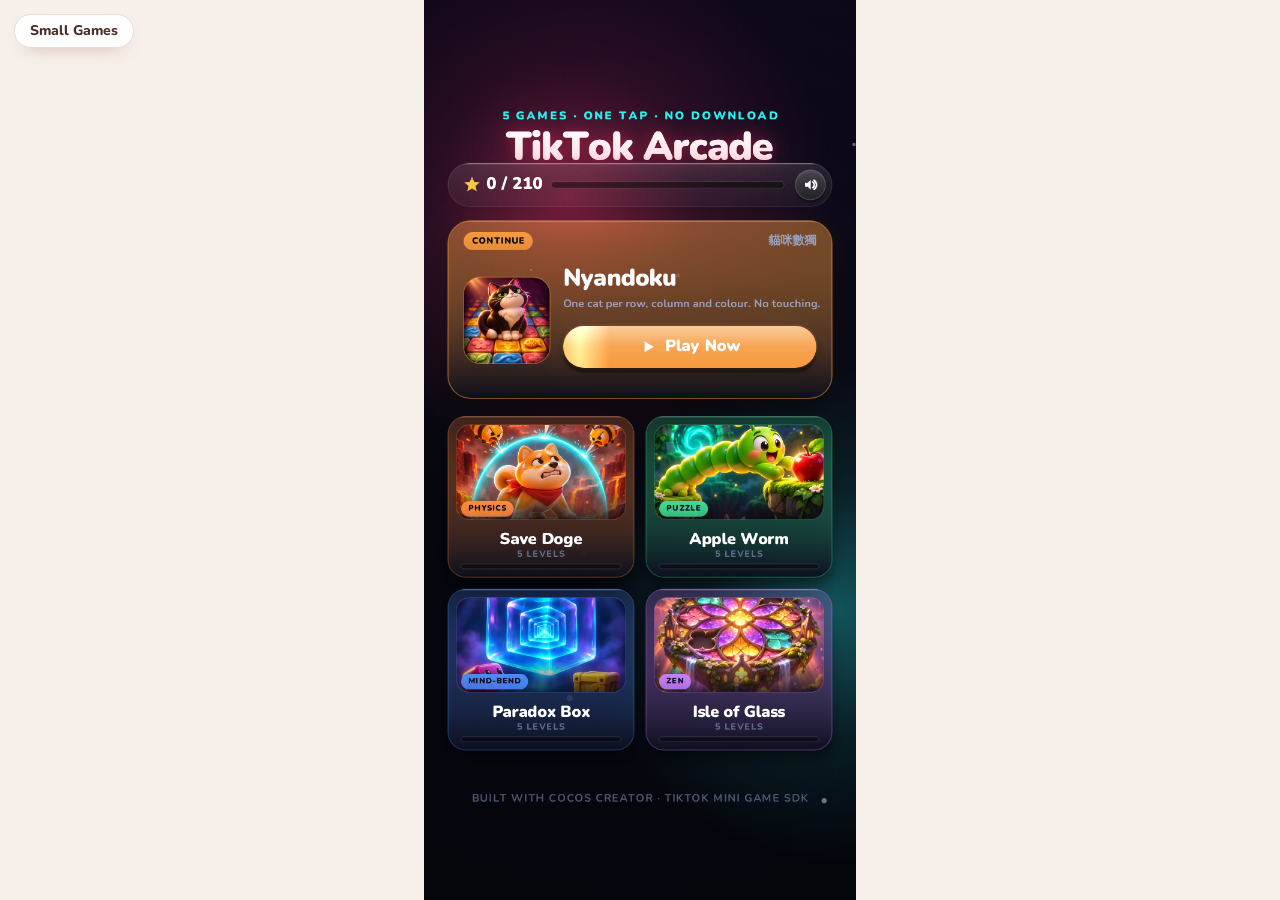
==== play/index.html @ 9ebff2f9 "Small Games: the catalogue site Every game in one place, each one playable in the browser with nothi" ====
<!doctype html>
<html lang="en">
<head>
<meta charset="utf-8" />
<meta name="viewport" content="width=device-width, initial-scale=1, maximum-scale=1, user-scalable=no, viewport-fit=cover" />
<title>Play — Small Games</title>
<meta name="theme-color" content="#f7efe9" />
<meta name="description" content="Play the games in your browser." />
<link rel="preconnect" href="https://fonts.googleapis.com" />
<link rel="preconnect" href="https://fonts.gstatic.com" crossorigin />
<link href="https://fonts.googleapis.com/css2?family=Nunito:wght@600;800;1000&display=swap" rel="stylesheet" />
<style>
  * { box-sizing: border-box; margin: 0; padding: 0; -webkit-tap-highlight-color: transparent; }
  html, body {
    height: 100%; width: 100%; overflow: hidden;
    background: #f7efe9; color: #4a2f2a;
    font-family: Nunito, -apple-system, BlinkMacSystemFont, "Segoe UI", sans-serif;
    -webkit-user-select: none; user-select: none; overscroll-behavior: none;
  }
  :root { --sat: env(safe-area-inset-top, 0px); --sab: env(safe-area-inset-bottom, 0px); }
  /* These are portrait phone games. On a desktop window, hold them to a phone-shaped
     column in the middle rather than stretching one across a monitor. */
  #stage { position: fixed; inset: 0; margin: 0 auto; max-width: min(460px, 48vh); }
  #GameCanvas { display: block; touch-action: none; width: 100%; height: 100%; }

  /* A way back to the catalogue, for the full-page view only. The hero iframe passes
     chrome=0 and gets nothing but the game. */
  #home {
    position: fixed; left: 14px; top: calc(14px + var(--sat)); z-index: 10;
    display: none; align-items: center; gap: 8px;
    font: 800 14px/1 Nunito, sans-serif; text-decoration: none; color: #4a2f2a;
    background: rgba(255, 255, 255, 0.92); border: 1.5px solid #eadcd2;
    padding: 9px 15px; border-radius: 999px;
    box-shadow: 0 8px 18px -12px rgba(138, 90, 73, 0.6);
  }
  body.chrome #home { display: flex; }

  #boot { position: fixed; inset: 0; display: grid; place-items: center; background: #f7efe9; transition: opacity .35s ease; z-index: 9; }
  #boot.gone { opacity: 0; pointer-events: none; }
  #boot i { width: 30px; height: 30px; border-radius: 50%; border: 4px solid #eadcd2; border-top-color: #45c0ae; animation: spin .9s linear infinite; display: block; }
  @keyframes spin { to { transform: rotate(360deg); } }
  @media (prefers-reduced-motion: reduce) { #boot i { animation: none; } }
</style>
</head>
<body>
  <div id="stage"><canvas id="GameCanvas"></canvas></div>
  <a id="home" href="../">Small Games</a>
  <div id="boot"><i></i></div>

  <script src="bundle.js"></script>
  <script>
    (function () {
      var q = new URLSearchParams(location.search);
      var game = q.get('game') || 'hub';
      var bare = q.get('chrome') === '0';
      if (!bare) document.body.classList.add('chrome');

      // In the shop-window iframe on the home page, show the board rather than the
      // how-to-play card — the page has already explained the game. Someone who opens
      // the game properly still gets the rules.
      if (bare) {
        try {
          var KEY = 'ttarcade.v1';
          var save = JSON.parse(localStorage.getItem(KEY) || 'null') || {};
          save.games = save.games || {};
          save.seenIntro = save.seenIntro || {};
          ['nyandoku', 'savedoge', 'appleworm', 'parabox', 'isleofglass'].forEach(function (id) {
            save.seenIntro[id] = true;
          });
          if (save.muted === undefined) save.muted = false;
          if (save.plays === undefined) save.plays = 0;
          localStorage.setItem(KEY, JSON.stringify(save));
        } catch (e) { /* private window: the card just shows, which is fine */ }
      }

      // The bundle publishes its API once the scene is up; it is a frame or two.
      var tries = 0;
      (function ready() {
        var api = window.tiktokArcade;
        if (api) {
          api.skipBoot();
          if (game !== 'hub') api.launchGame(game);
          var b = document.getElementById('boot');
          if (b) { b.classList.add('gone'); setTimeout(function () { b.remove(); }, 400); }
          return;
        }
        if (tries++ < 300) requestAnimationFrame(ready);
      })();

      // Canvas games and pull-to-refresh do not mix.
      document.addEventListener('touchmove', function (e) { e.preventDefault(); }, { passive: false });
    })();
  </script>
</body>
</html>
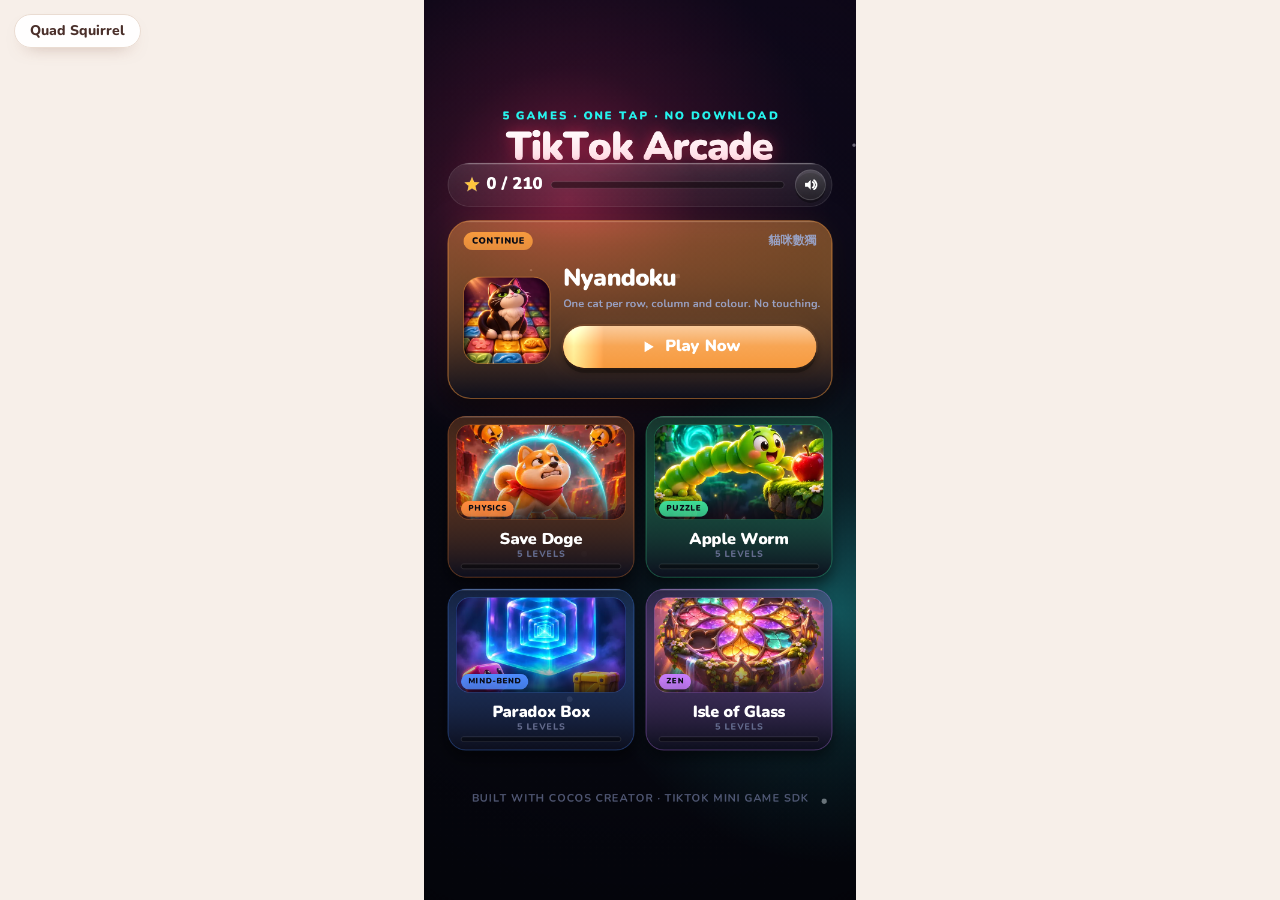
==== commit 56b25551: "Humanize copy: natural and inviting tone, concise blurbs, deploy to Firebase" ====
--- a/play/index.html
+++ b/play/index.html
@@ -3,7 +3,7 @@
 <head>
 <meta charset="utf-8" />
 <meta name="viewport" content="width=device-width, initial-scale=1, maximum-scale=1, user-scalable=no, viewport-fit=cover" />
-<title>Play — Small Games</title>
+<title>Play — Quad Squirrel</title>
 <meta name="theme-color" content="#f7efe9" />
 <meta name="description" content="Play the games in your browser." />
 <link rel="preconnect" href="https://fonts.googleapis.com" />
@@ -44,7 +44,7 @@
 </head>
 <body>
   <div id="stage"><canvas id="GameCanvas"></canvas></div>
-  <a id="home" href="../">Small Games</a>
+  <a id="home" href="../">Quad Squirrel</a>
   <div id="boot"><i></i></div>
 
   <script src="bundle.js"></script>
